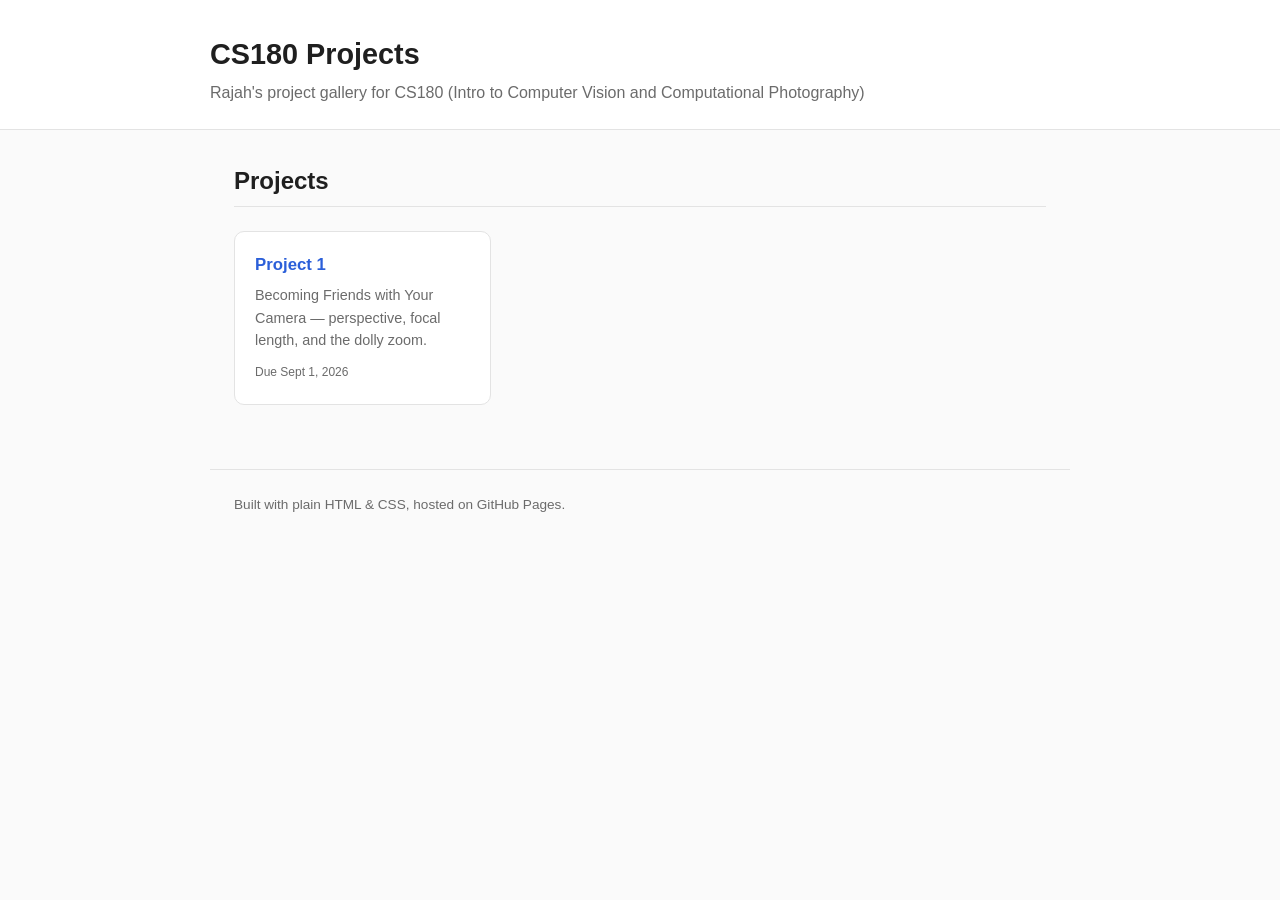
==== index.html @ fd3874be "Initial site: homepage + Project 1 (Becoming Friends with Your Camera)" ====
<!doctype html>
<html lang="en">
<head>
  <meta charset="UTF-8" />
  <meta name="viewport" content="width=device-width, initial-scale=1.0" />
  <title>CS180 Projects — Rajah</title>
  <link rel="stylesheet" href="style.css" />
</head>
<body>

  <header>
    <div class="wrap">
      <h1>CS180 Projects</h1>
      <p>Rajah's project gallery for CS180 (Intro to Computer Vision and Computational Photography)</p>
    </div>
  </header>

  <main>
    <h2>Projects</h2>

    <div class="project-grid">
      <a class="project-card" href="projects/01-camera/index.html">
        <h3>Project 1</h3>
        <p>Becoming Friends with Your Camera — perspective, focal length, and the dolly zoom.</p>
        <span class="tag">Due Sept 1, 2026</span>
      </a>

      <!--
        Add future projects here by copying the card above and updating the
        link, title, description, and tag. Example:

      <a class="project-card" href="projects/02-next-project/index.html">
        <h3>Project 2</h3>
        <p>Short description of the project.</p>
        <span class="tag">Due date</span>
      </a>
      -->
    </div>
  </main>

  <footer>
    Built with plain HTML &amp; CSS, hosted on GitHub Pages.
  </footer>

</body>
</html>
---- style.css ----
/* ---------------------------------------------------
   Basic site-wide styles
   --------------------------------------------------- */

:root {
  --bg: #fafafa;
  --text: #1f1f1f;
  --muted: #6b6b6b;
  --accent: #2b5fd9;
  --border: #e3e3e3;
  --card-bg: #ffffff;
  --max-width: 860px;
}

* {
  box-sizing: border-box;
}

body {
  margin: 0;
  padding: 0;
  background: var(--bg);
  color: var(--text);
  font-family: -apple-system, BlinkMacSystemFont, "Segoe UI", Helvetica, Arial, sans-serif;
  line-height: 1.55;
}

header {
  border-bottom: 1px solid var(--border);
  background: var(--card-bg);
  padding: 2rem 1.5rem 1.5rem;
}

header .wrap {
  max-width: var(--max-width);
  margin: 0 auto;
}

header h1 {
  margin: 0 0 0.25rem;
  font-size: 1.8rem;
}

header p {
  margin: 0;
  color: var(--muted);
}

nav.breadcrumb {
  max-width: var(--max-width);
  margin: 1rem auto 0;
  padding: 0 1.5rem;
  font-size: 0.95rem;
}

nav.breadcrumb a {
  color: var(--accent);
  text-decoration: none;
}

nav.breadcrumb a:hover {
  text-decoration: underline;
}

main {
  max-width: var(--max-width);
  margin: 0 auto;
  padding: 2rem 1.5rem 4rem;
}

h2 {
  margin-top: 2.5rem;
  border-bottom: 1px solid var(--border);
  padding-bottom: 0.4rem;
}

h2:first-child {
  margin-top: 0;
}

a {
  color: var(--accent);
}

.project-grid {
  display: grid;
  grid-template-columns: repeat(auto-fill, minmax(220px, 1fr));
  gap: 1.25rem;
  margin-top: 1.5rem;
}

.project-card {
  display: block;
  background: var(--card-bg);
  border: 1px solid var(--border);
  border-radius: 10px;
  padding: 1.25rem;
  text-decoration: none;
  color: var(--text);
  transition: box-shadow 0.15s ease, transform 0.15s ease;
}

.project-card:hover {
  box-shadow: 0 4px 14px rgba(0, 0, 0, 0.08);
  transform: translateY(-2px);
}

.project-card h3 {
  margin: 0 0 0.4rem;
  font-size: 1.05rem;
  color: var(--accent);
}

.project-card p {
  margin: 0;
  font-size: 0.9rem;
  color: var(--muted);
}

.project-card .tag {
  display: inline-block;
  margin-top: 0.75rem;
  font-size: 0.75rem;
  color: var(--muted);
}

figure {
  margin: 1rem 0;
}

figure img {
  max-width: 100%;
  border-radius: 8px;
  border: 1px solid var(--border);
  display: block;
}

figcaption {
  font-size: 0.85rem;
  color: var(--muted);
  margin-top: 0.4rem;
}

.photo-pair {
  display: grid;
  grid-template-columns: 1fr 1fr;
  gap: 1rem;
}

@media (max-width: 600px) {
  .photo-pair {
    grid-template-columns: 1fr;
  }
}

.placeholder {
  display: flex;
  align-items: center;
  justify-content: center;
  aspect-ratio: 4 / 3;
  background: repeating-linear-gradient(
    45deg,
    #eee,
    #eee 10px,
    #f5f5f5 10px,
    #f5f5f5 20px
  );
  border: 1px dashed #bbb;
  border-radius: 8px;
  color: var(--muted);
  font-size: 0.85rem;
  text-align: center;
  padding: 1rem;
}

footer {
  max-width: var(--max-width);
  margin: 0 auto;
  padding: 1.5rem;
  color: var(--muted);
  font-size: 0.85rem;
  border-top: 1px solid var(--border);
}
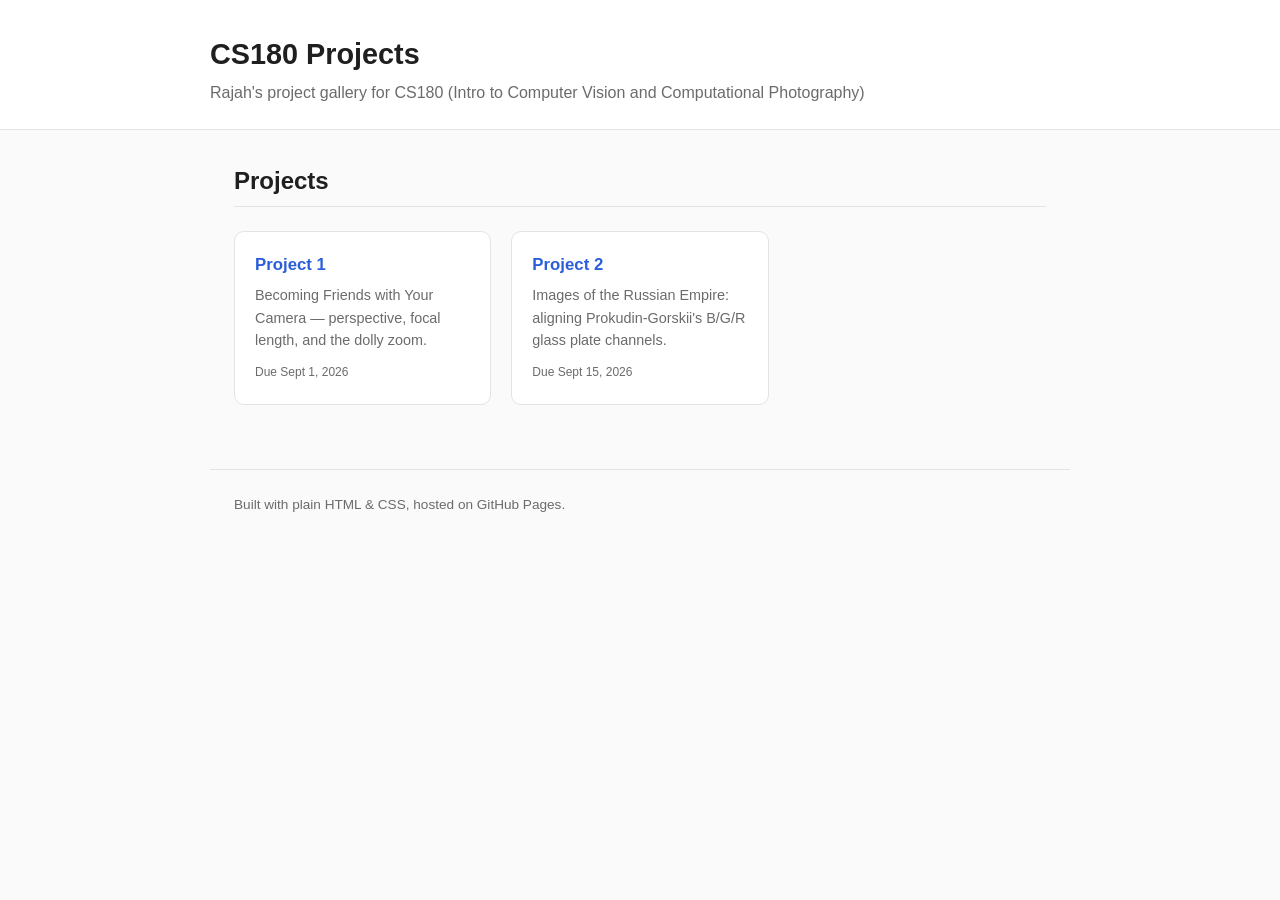
==== commit 7ee43753: "project1" ====
--- a/index.html
+++ b/index.html
@@ -25,6 +25,12 @@
         <span class="tag">Due Sept 1, 2026</span>
       </a>
 
+      <a class="project-card" href="projects/02-russia/index.html">
+        <h3>Project 2</h3>
+        <p>Images of the Russian Empire: aligning Prokudin-Gorskii's B/G/R glass plate channels.</p>
+        <span class="tag">Due Sept 15, 2026</span>
+      </a>
+
       <!--
         Add future projects here by copying the card above and updating the
         link, title, description, and tag. Example:
--- a/style.css
+++ b/style.css
@@ -147,6 +147,12 @@
   gap: 1rem;
 }
 
+.photo-grid {
+  display: grid;
+  grid-template-columns: repeat(auto-fill, minmax(220px, 1fr));
+  gap: 1rem;
+}
+
 @media (max-width: 600px) {
   .photo-pair {
     grid-template-columns: 1fr;
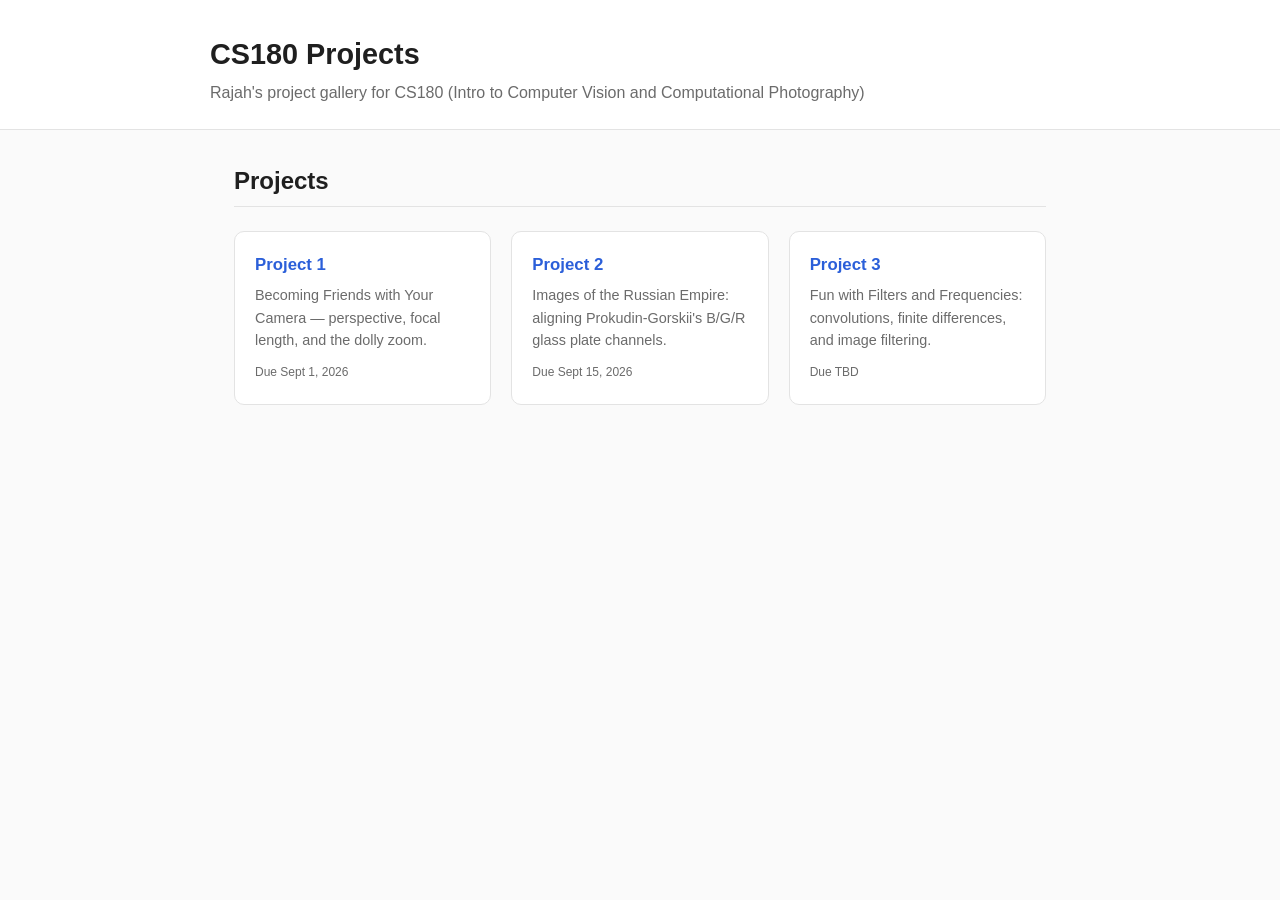
==== commit 057da4ca: "website update" ====
--- a/index.html
+++ b/index.html
@@ -31,22 +31,13 @@
         <span class="tag">Due Sept 15, 2026</span>
       </a>
 
-      <!--
-        Add future projects here by copying the card above and updating the
-        link, title, description, and tag. Example:
-
-      <a class="project-card" href="projects/02-next-project/index.html">
-        <h3>Project 2</h3>
-        <p>Short description of the project.</p>
-        <span class="tag">Due date</span>
+      <a class="project-card" href="projects/03-filters/index.html">
+        <h3>Project 3</h3>
+        <p>Fun with Filters and Frequencies: convolutions, finite differences, and image filtering.</p>
+        <span class="tag">Due TBD</span>
       </a>
-      -->
     </div>
   </main>
 
-  <footer>
-    Built with plain HTML &amp; CSS, hosted on GitHub Pages.
-  </footer>
-
 </body>
 </html>
--- a/style.css
+++ b/style.css
@@ -82,6 +82,57 @@
   color: var(--accent);
 }
 
+code {
+  font-family: SFMono-Regular, Menlo, Consolas, monospace;
+  font-size: 0.9em;
+  background: #f0f0f0;
+  padding: 0.1em 0.3em;
+  border-radius: 4px;
+}
+
+pre {
+  background: #f4f4f4;
+  border: 1px solid var(--border);
+  border-radius: 8px;
+  padding: 1rem;
+  overflow-x: auto;
+  line-height: 1.4;
+}
+
+pre code {
+  background: none;
+  padding: 0;
+  font-size: 0.85rem;
+}
+
+table {
+  border-collapse: collapse;
+  margin: 1rem 0 0.4rem;
+  font-size: 0.95rem;
+}
+
+th,
+td {
+  border: 1px solid var(--border);
+  padding: 0.4rem 0.9rem;
+  text-align: right;
+}
+
+th:first-child,
+td:first-child {
+  text-align: left;
+}
+
+th {
+  background: #f4f4f4;
+}
+
+.note {
+  font-size: 0.85rem;
+  color: var(--muted);
+  margin-top: 0;
+}
+
 .project-grid {
   display: grid;
   grid-template-columns: repeat(auto-fill, minmax(220px, 1fr));
@@ -153,8 +204,35 @@
   gap: 1rem;
 }
 
+/* Grids with exactly 2 or 4 images use two columns, so pairs fill the
+   page width and four images make a 2x2 instead of 3 + 1. */
+.photo-grid:has(> figure:nth-child(2):last-child),
+.photo-grid:has(> figure:nth-child(4):last-child) {
+  grid-template-columns: 1fr 1fr;
+}
+
+/* Bottom-align each row so captions line up even when image heights differ. */
+.photo-pair,
+.photo-grid {
+  align-items: end;
+  margin: 1rem 0;
+}
+
+.photo-pair figure,
+.photo-grid figure {
+  margin: 0;
+}
+
+.photo-pair figure img,
+.photo-grid figure img {
+  width: 100%;
+  height: auto;
+}
+
 @media (max-width: 600px) {
-  .photo-pair {
+  .photo-pair,
+  .photo-grid:has(> figure:nth-child(2):last-child),
+  .photo-grid:has(> figure:nth-child(4):last-child) {
     grid-template-columns: 1fr;
   }
 }
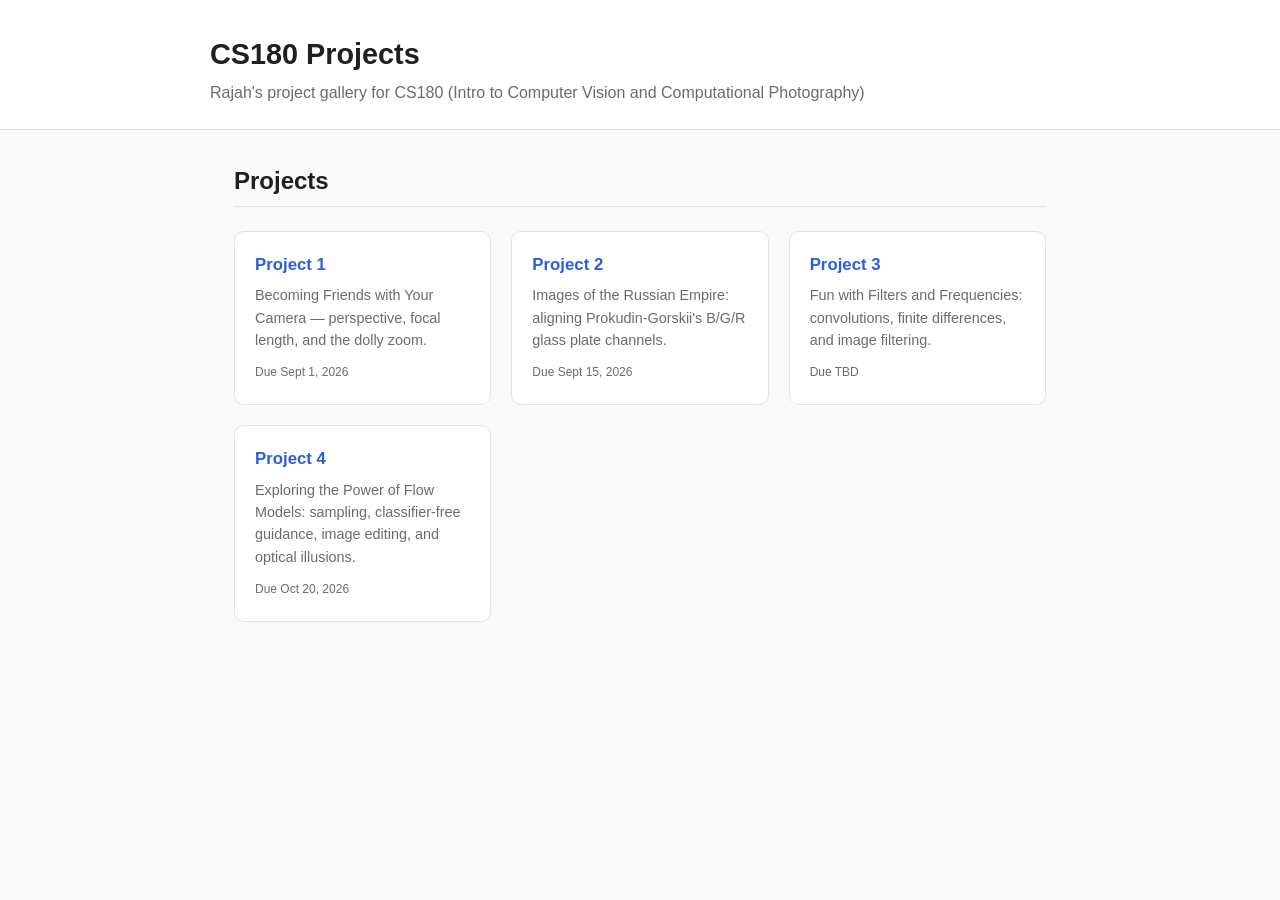
==== commit 62c24822: "add flow project" ====
--- a/index.html
+++ b/index.html
@@ -36,6 +36,12 @@
         <p>Fun with Filters and Frequencies: convolutions, finite differences, and image filtering.</p>
         <span class="tag">Due TBD</span>
       </a>
+
+      <a class="project-card" href="projects/04-flow/index.html">
+        <h3>Project 4</h3>
+        <p>Exploring the Power of Flow Models: sampling, classifier-free guidance, image editing, and optical illusions.</p>
+        <span class="tag">Due Oct 20, 2026</span>
+      </a>
     </div>
   </main>
 
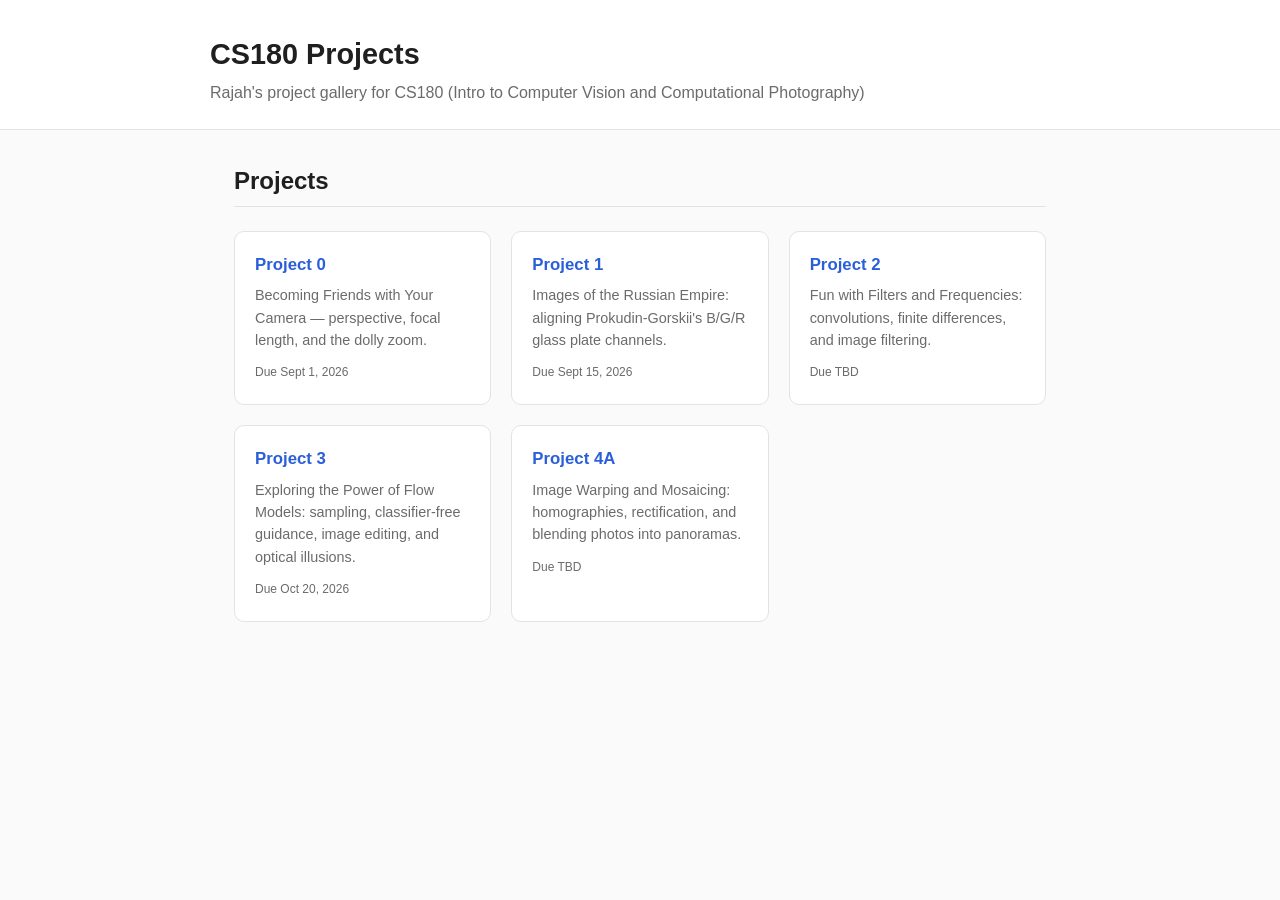
==== commit 6a5c4ffb: "project 4a" ====
--- a/index.html
+++ b/index.html
@@ -20,27 +20,33 @@
 
     <div class="project-grid">
       <a class="project-card" href="projects/01-camera/index.html">
-        <h3>Project 1</h3>
+        <h3>Project 0</h3>
         <p>Becoming Friends with Your Camera — perspective, focal length, and the dolly zoom.</p>
         <span class="tag">Due Sept 1, 2026</span>
       </a>
 
       <a class="project-card" href="projects/02-russia/index.html">
-        <h3>Project 2</h3>
+        <h3>Project 1</h3>
         <p>Images of the Russian Empire: aligning Prokudin-Gorskii's B/G/R glass plate channels.</p>
         <span class="tag">Due Sept 15, 2026</span>
       </a>
 
       <a class="project-card" href="projects/03-filters/index.html">
-        <h3>Project 3</h3>
+        <h3>Project 2</h3>
         <p>Fun with Filters and Frequencies: convolutions, finite differences, and image filtering.</p>
         <span class="tag">Due TBD</span>
       </a>
 
       <a class="project-card" href="projects/04-flow/index.html">
-        <h3>Project 4</h3>
+        <h3>Project 3</h3>
         <p>Exploring the Power of Flow Models: sampling, classifier-free guidance, image editing, and optical illusions.</p>
         <span class="tag">Due Oct 20, 2026</span>
+      </a>
+
+      <a class="project-card" href="projects/05-mosaic/index.html">
+        <h3>Project 4A</h3>
+        <p>Image Warping and Mosaicing: homographies, rectification, and blending photos into panoramas.</p>
+        <span class="tag">Due TBD</span>
       </a>
     </div>
   </main>
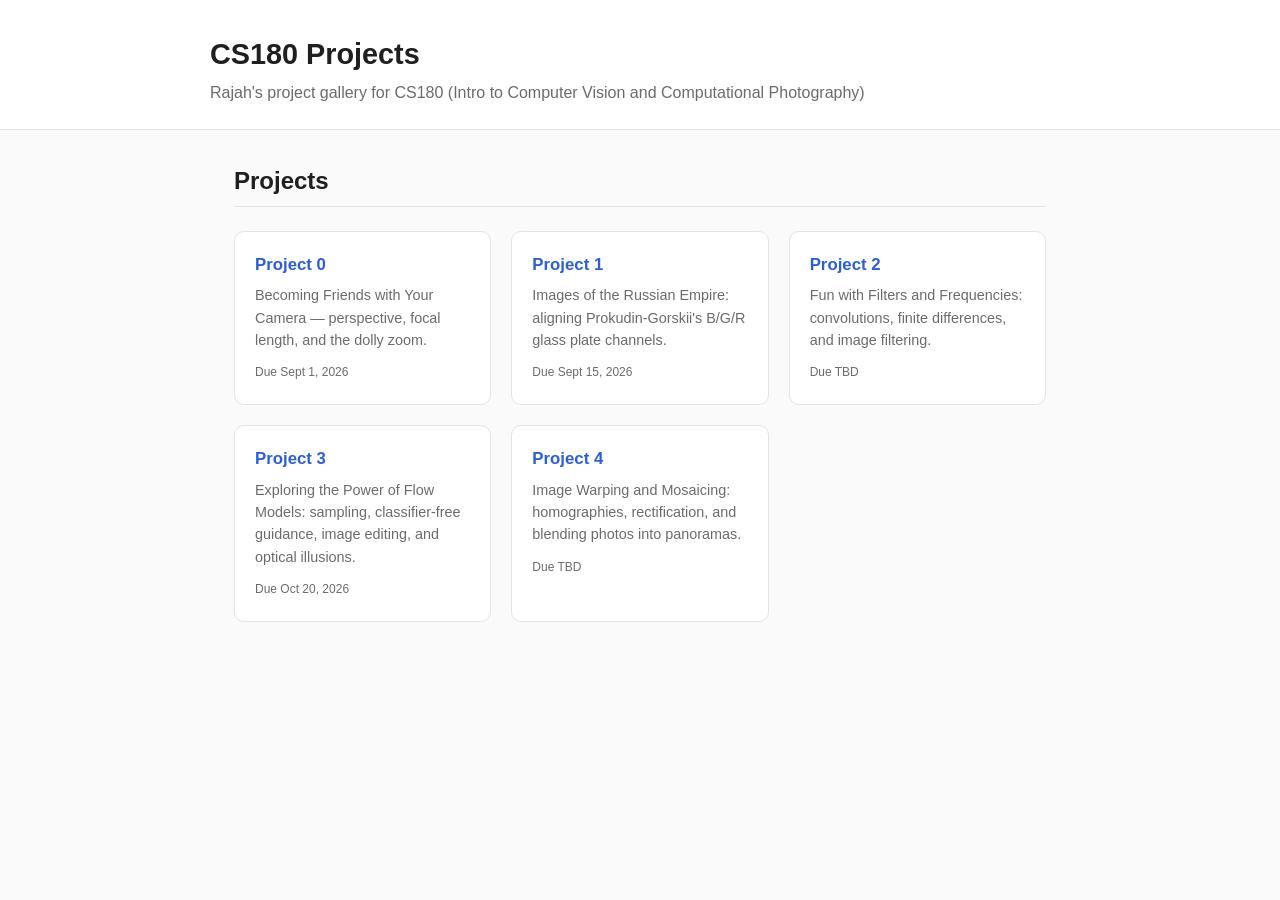
==== commit 73b517bd: "project 4b" ====
--- a/index.html
+++ b/index.html
@@ -44,7 +44,7 @@
       </a>
 
       <a class="project-card" href="projects/05-mosaic/index.html">
-        <h3>Project 4A</h3>
+        <h3>Project 4</h3>
         <p>Image Warping and Mosaicing: homographies, rectification, and blending photos into panoramas.</p>
         <span class="tag">Due TBD</span>
       </a>
